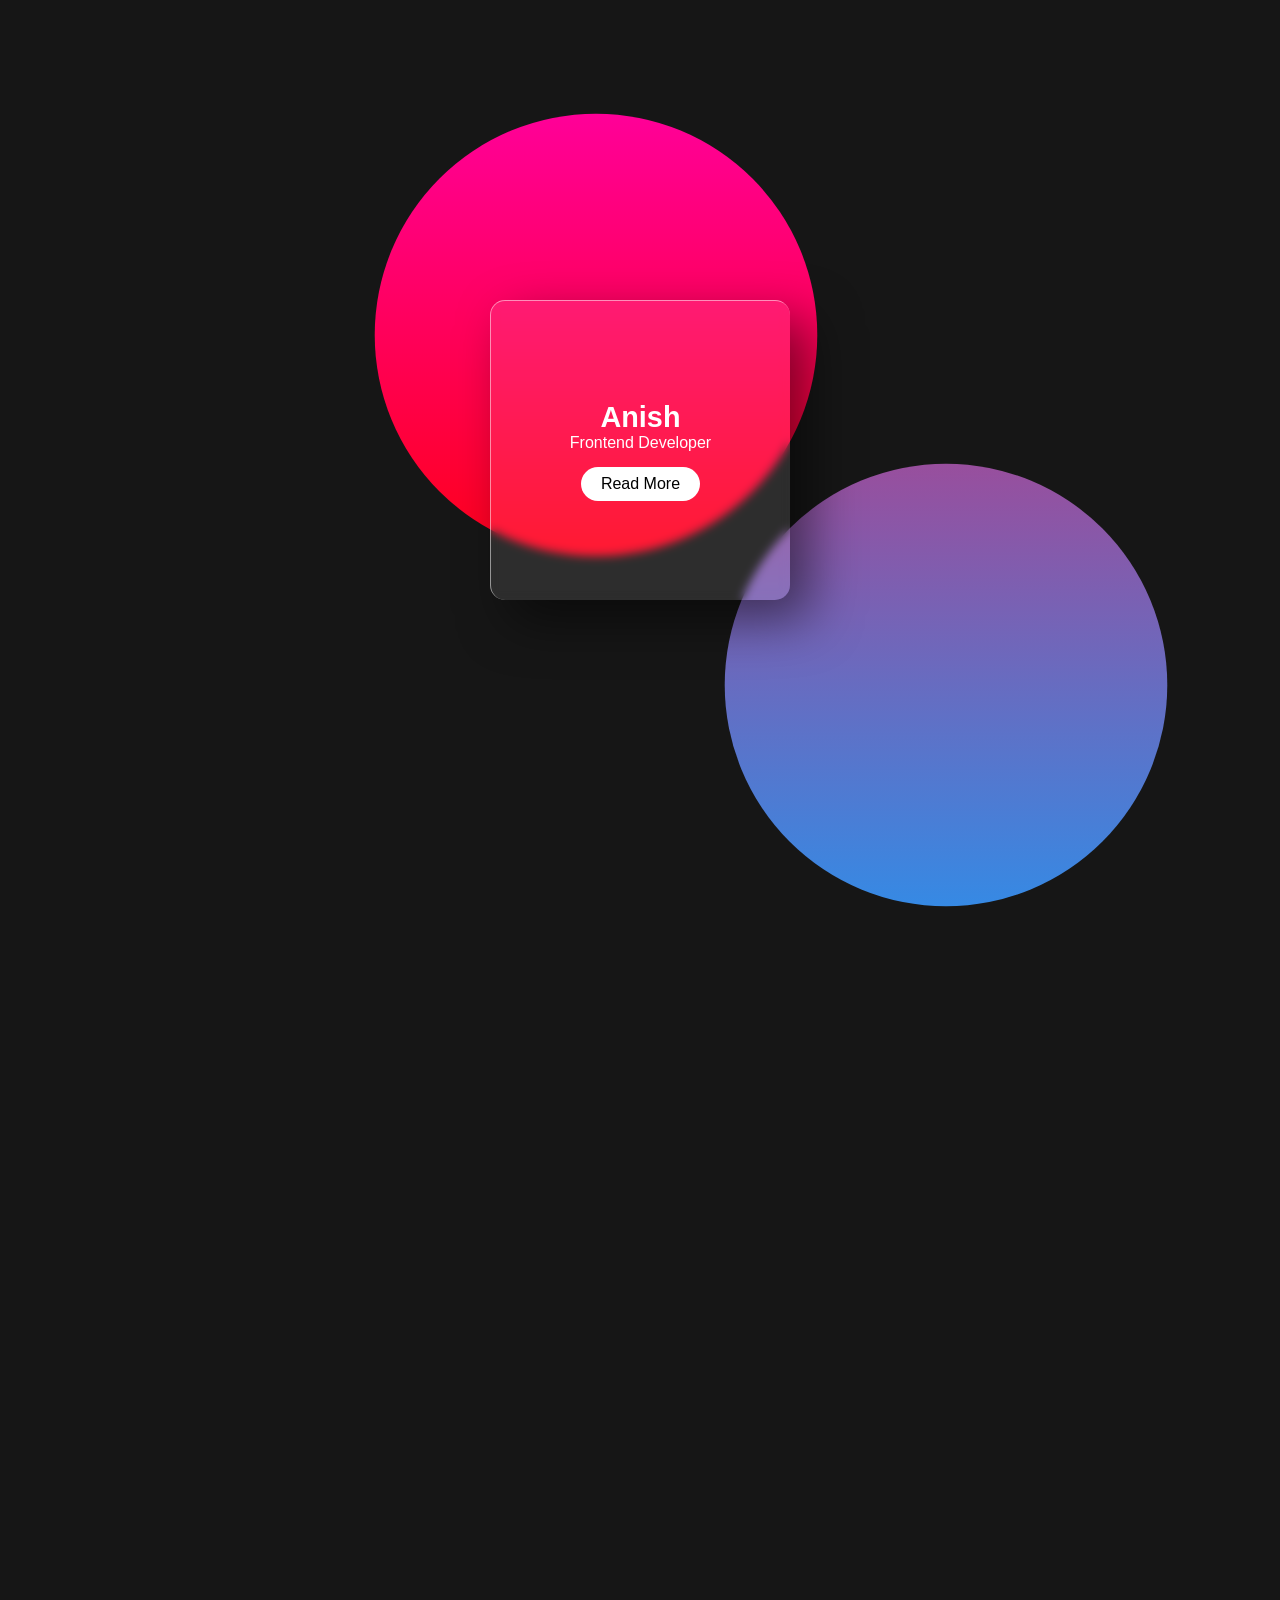
==== index.html @ befd3cf3 "changed name to index.html" ====
<!DOCTYPE html>
<html lang="en">
<head>
    <meta charset="UTF-8">
    <meta http-equiv="X-UA-Compatible" content="IE=edge">
    <meta name="viewport" content="width=device-width, initial-scale=1.0">
    <title>Document</title>
    <link rel="stylesheet" href="style.css">
</head>
<body>
    <main class="container">
        <div class="card-wrapper">
            <div class="content">
                <h3>Anish</h3>
                <p>Frontend Developer</p>
                <a href="#">Read More</a>
            </div>
        </div>
    </main>
    
</body>
</html>
---- style.css ----
*{
    margin:0;
    padding:0;
    box-sizing: border-box;
    font-family: "Poppins",sans-serif;
    user-select: none;
}
*::before,
*::after{
    content:"";
    position:absolute;
    width:100%;
    height:100%;
}
body{
    height:100vh;
    background: #161616;
}
.container{
    position: fixed;
    height: 100%;
    width:100%;
    display: grid;
    place-items: center;
}
.container::before{
    top:-250px;
    left:-300px;
    background:linear-gradient(#f0f,#f00);
    clip-path: circle(20% at 70% 65%);
}
.container::after{
    top:100px;
    left:50px;
    background:linear-gradient(#e91e63,#2196f3);
    clip-path: circle(20% at 70% 65%);
}
.container .card-wrapper{
    position: relative;
    display: grid;
    place-items: center;
    text-align: center;
    z-index: 1;
    width:300px;
    height: 300px;
    box-shadow: 20px 20px 50px rgba(0,0,0,0.5);
    border-radius: 15px;
    border-top: 1px solid rgba(255,255,255,0.5);
    border-left: 1px solid rgba(255,255,255,0.5);
    background: rgba(255,255,255,0.1);
    backdrop-filter: blur(5px);
    overflow: hidden;
}
.container .card-wrapper .content h3{
    font-size: 1.8em;
    color: #fff;
}
.container .card-wrapper .content p{
    font-size: 1em;
    color: #fff;
    font-weight: 300;
}
.container .card-wrapper .content a{
    display: inline-block;
    padding: 8px 20px;
    margin-top: 15px;
    background:#fff;
    color: #000;
    border-radius: 20px;
    text-decoration: none;
    font-weight: 500;
}
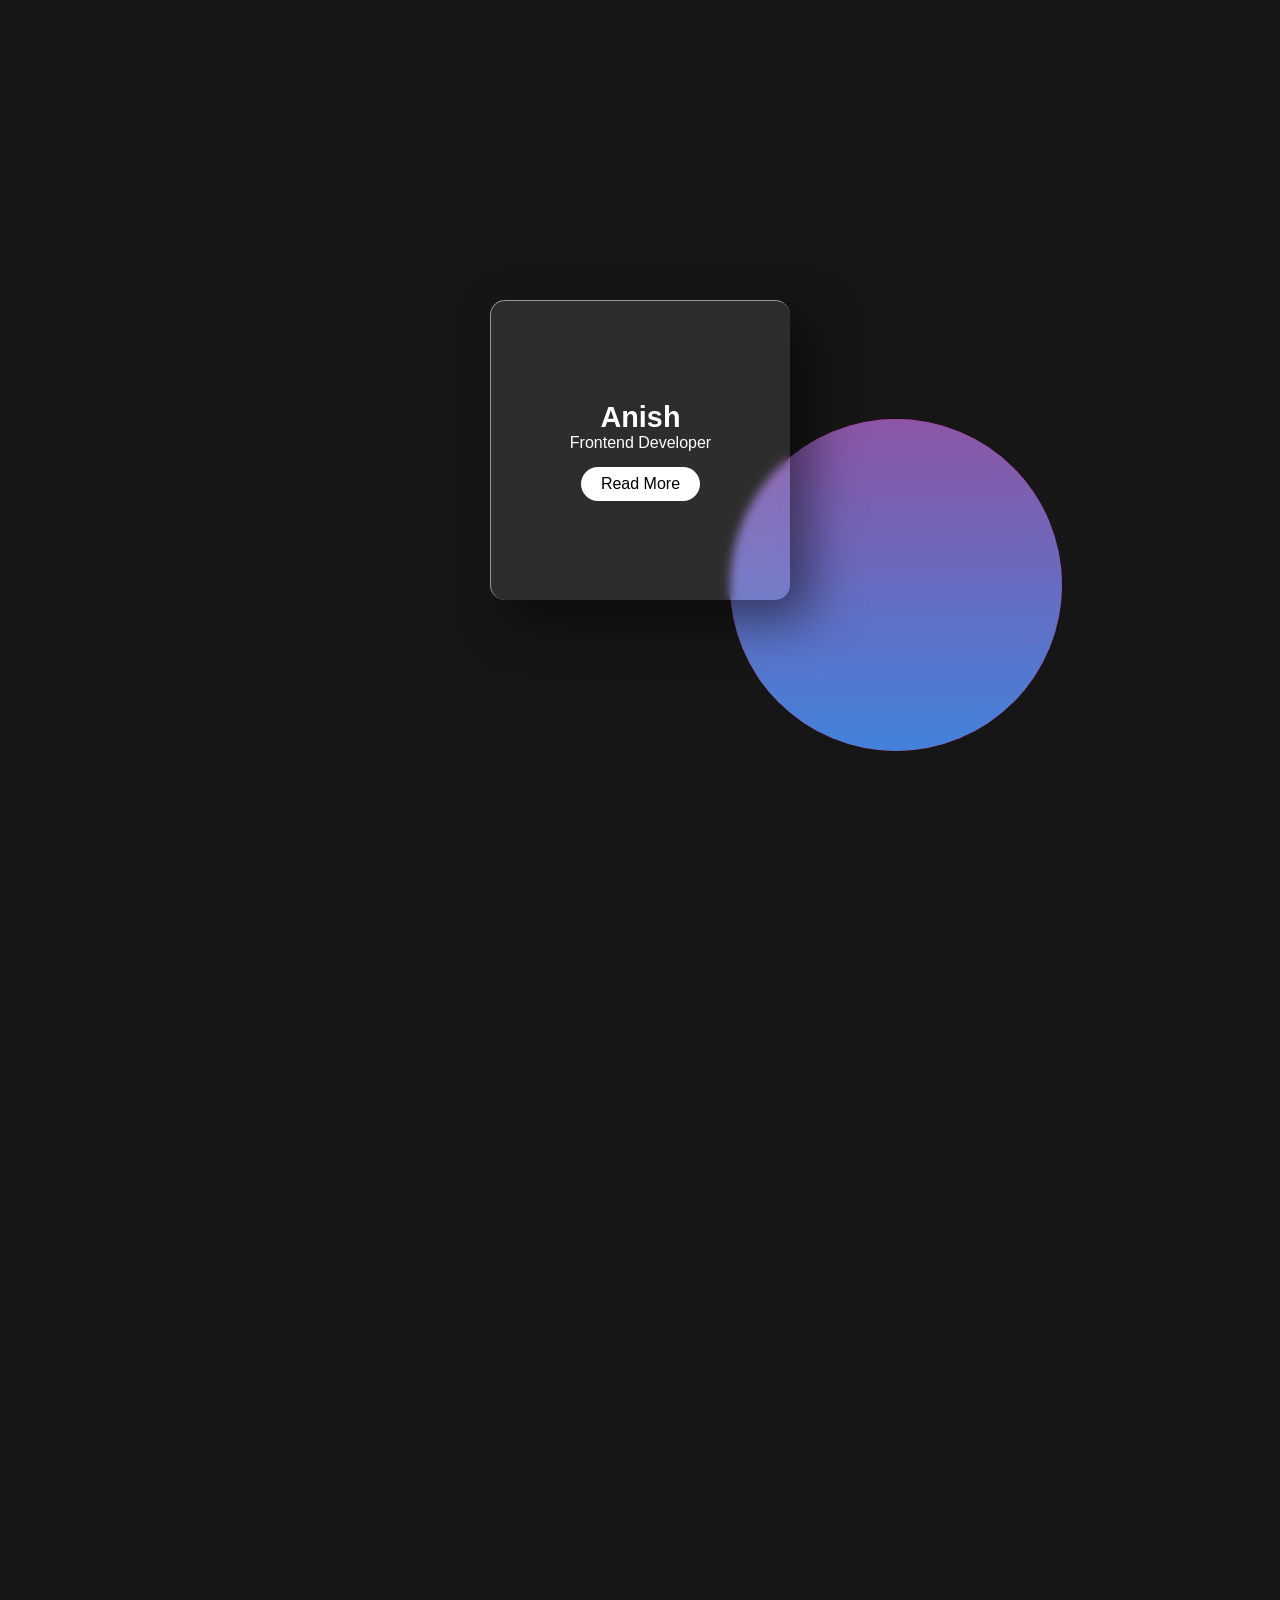
==== commit 1e90bf9a: "changed the title" ====
--- a/index.html
+++ b/index.html
@@ -4,8 +4,8 @@
     <meta charset="UTF-8">
     <meta http-equiv="X-UA-Compatible" content="IE=edge">
     <meta name="viewport" content="width=device-width, initial-scale=1.0">
-    <title>Document</title>
-    <link rel="stylesheet" href="style.css">
+    <title>Glassmophism-Card</title>
+    <link rel="stylesheet" href="css/style.css">
 </head>
 <body>
     <main class="container">
--- a/css/style.css
+++ b/css/style.css
@@ -0,0 +1,84 @@
+*{
+    margin:0;
+    padding:0;
+    box-sizing: border-box;
+    font-family: "Poppins",sans-serif;
+    user-select: none;
+}
+*::before,
+*::after{
+    content:"";
+    position:absolute;
+    width:100%;
+    height:100%;
+}
+body{
+    height:100vh;
+    background: #161616;
+}
+.container{
+    position: fixed;
+    height: 100%;
+    width:100%;
+    display: grid;
+    place-items: center;
+}
+.container::before{
+    background:linear-gradient(#f0f,#f00);
+    clip-path: circle(15% at 70% 65%);
+    animation-name: example1;
+    animation-duration: 6s;
+    animation-iteration-count: infinite;  
+}
+@keyframes example{
+    0%   {left:-100px; top:-50px;}
+    50%  {left:-600px; top:100px}
+    100% {left:-100px; top:-50px}
+}
+@keyframes example1{
+    0%   {left:-500px; top:-300px;}
+    50%  {left:-100px; top:-400px}
+    100% {left:-500px; top:-300px}
+}
+.container::after{
+    background:linear-gradient(#e91e63,#2196f3);
+    clip-path: circle(15% at 70% 65%);
+    animation-name: example;
+    animation-duration: 6s;
+    animation-iteration-count: infinite;
+}
+.container .card-wrapper{
+    position: relative;
+    display: grid;
+    place-items: center;
+    text-align: center;
+    z-index: 1;
+    width:300px;
+    height: 300px;
+    box-shadow: 20px 20px 50px rgba(0,0,0,0.5);
+    border-radius: 15px;
+    border-top: 1px solid rgba(255,255,255,0.5);
+    border-left: 1px solid rgba(255,255,255,0.5);
+    background: rgba(255,255,255,0.1);
+    backdrop-filter: blur(5px);
+    overflow: hidden;
+}
+.container .card-wrapper .content h3{
+    font-size: 1.8em;
+    color: #fff;
+}
+.container .card-wrapper .content p{
+    font-size: 1em;
+    color: #fff;
+    font-weight: 300;
+}
+.container .card-wrapper .content a{
+    display: inline-block;
+    padding: 8px 20px;
+    margin-top: 15px;
+    background:#fff;
+    color: #000;
+    border-radius: 20px;
+    text-decoration: none;
+    font-weight: 500;
+}
